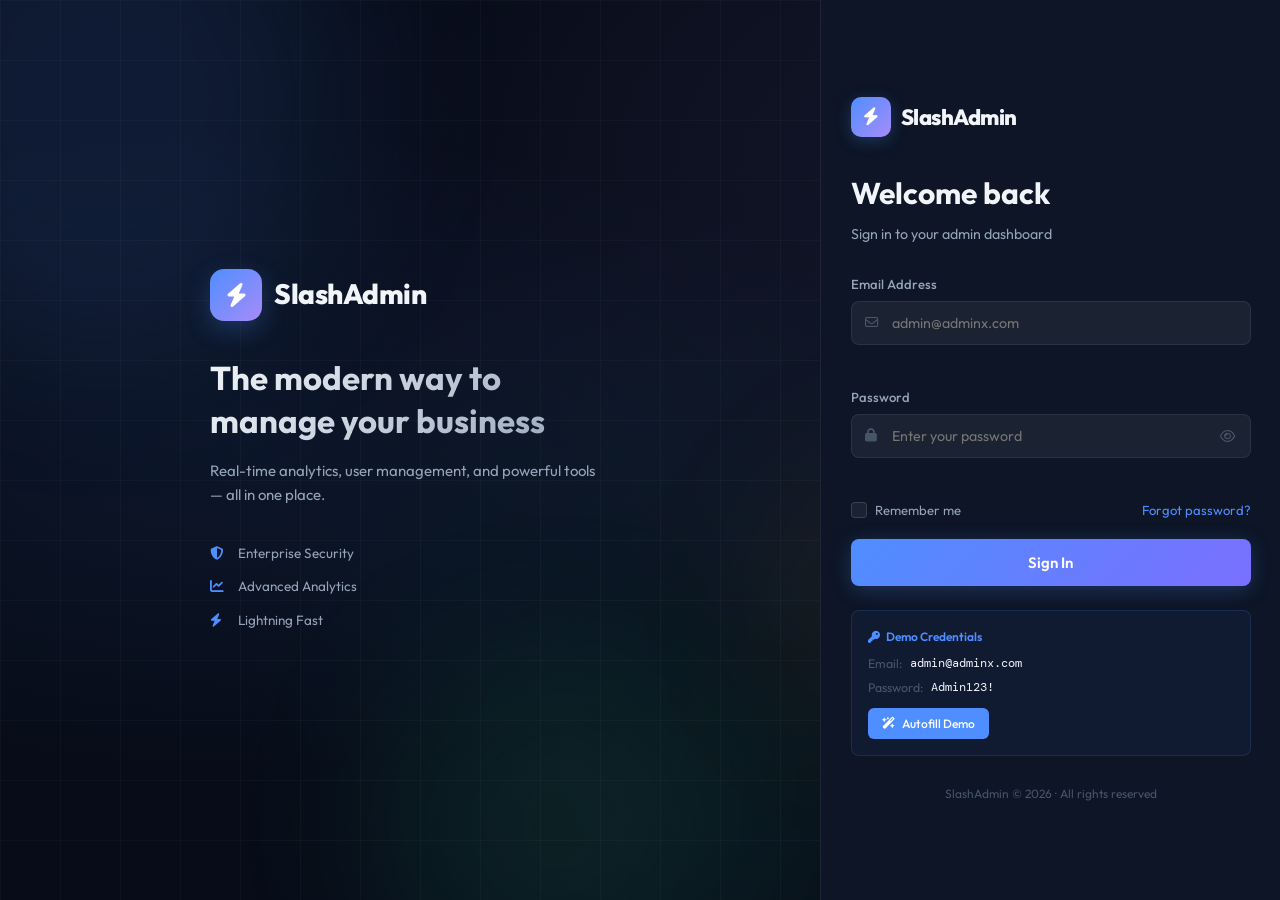
==== index.html @ 045ff523 "upload pertama all file" ====
<!DOCTYPE html>
<html lang="en" data-theme="dark">
<head>
  <meta charset="UTF-8">
  <meta name="viewport" content="width=device-width, initial-scale=1.0">
  <title>SlashAdmin — Sign In</title>
  <link rel="stylesheet" href="style.css">
  <link rel="preconnect" href="https://fonts.googleapis.com">
  <link href="https://fonts.googleapis.com/css2?family=Outfit:wght@300;400;500;600;700;800&family=DM+Mono:ital,wght@0,400;0,500;1,400&display=swap" rel="stylesheet">
  <link rel="stylesheet" href="https://cdnjs.cloudflare.com/ajax/libs/font-awesome/6.5.0/css/all.min.css">
</head>
<body class="login-page">

  <!-- Animated Background -->
  <div class="login-bg">
    <div class="orb orb-1"></div>
    <div class="orb orb-2"></div>
    <div class="orb orb-3"></div>
    <div class="orb orb-4"></div>
    <div class="grid-overlay"></div>
  </div>

  <!-- Login Container -->
  <div class="login-wrapper">

    <!-- Brand Side -->
    <div class="login-brand">
      <div class="brand-content">
        <div class="brand-logo">
          <div class="logo-icon-lg"><i class="fa-solid fa-bolt"></i></div>
          <span>SlashAdmin</span>
        </div>
        <h2>The modern way to manage your business</h2>
        <p>Real-time analytics, user management, and powerful tools — all in one place.</p>
        <div class="brand-features">
          <div class="brand-feat"><i class="fa-solid fa-shield-halved"></i> Enterprise Security</div>
          <div class="brand-feat"><i class="fa-solid fa-chart-line"></i> Advanced Analytics</div>
          <div class="brand-feat"><i class="fa-solid fa-bolt"></i> Lightning Fast</div>
        </div>
      </div>
    </div>

    <!-- Login Card -->
    <div class="login-card">
      <div class="login-card-inner">
        <div class="login-logo">
          <div class="logo-icon"><i class="fa-solid fa-bolt"></i></div>
          <span class="logo-text">SlashAdmin</span>
        </div>

        <div class="login-header">
          <h1>Welcome back</h1>
          <p>Sign in to your admin dashboard</p>
        </div>

        <!-- Error Alert -->
        <div class="error-alert" id="loginAlert" style="display:none">
          <i class="fa-solid fa-circle-exclamation"></i>
          <span id="loginAlertMsg">Invalid email or password.</span>
        </div>

        <!-- Success Alert -->
        <div class="success-alert" id="loginSuccess" style="display:none">
          <i class="fa-solid fa-circle-check"></i>
          <span>Login successful! Redirecting...</span>
        </div>

        <form id="loginForm" class="login-form" novalidate>
          <!-- Email -->
          <div class="form-group" id="emailGroup">
            <label for="email">Email Address</label>
            <div class="input-wrapper">
              <i class="fa-regular fa-envelope input-icon"></i>
              <input type="email" id="email" name="email" 
                     placeholder="admin@adminx.com" autocomplete="email">
            </div>
            <span class="field-error" id="emailError"></span>
          </div>

          <!-- Password -->
          <div class="form-group" id="passwordGroup">
            <label for="password">Password</label>
            <div class="input-wrapper">
              <i class="fa-solid fa-lock input-icon"></i>
              <input type="password" id="password" name="password" 
                     placeholder="Enter your password" autocomplete="current-password">
              <button type="button" class="toggle-pw" id="togglePw" title="Toggle password">
                <i class="fa-regular fa-eye" id="eyeIcon"></i>
              </button>
            </div>
            <span class="field-error" id="passwordError"></span>
          </div>

          <!-- Options -->
          <div class="form-options">
            <label class="check-label">
              <input type="checkbox" id="rememberMe">
              <span class="checkmark"></span>
              <span>Remember me</span>
            </label>
            <a href="#" class="forgot-link" onclick="event.preventDefault(); alert('Demo: password reset not available.')">Forgot password?</a>
          </div>

          <!-- Submit -->
          <button type="submit" class="btn-login" id="loginBtn">
            <span class="btn-text">Sign In</span>
            <span class="btn-loader" style="display:none">
              <i class="fa-solid fa-circle-notch fa-spin"></i> Signing in...
            </span>
          </button>
        </form>

        <!-- Demo Credentials -->
        <div class="demo-creds">
          <div class="demo-label"><i class="fa-solid fa-key"></i> Demo Credentials</div>
          <div class="demo-info">
            <div><span>Email:</span> <code>admin@adminx.com</code></div>
            <div><span>Password:</span> <code>Admin123!</code></div>
          </div>
          <button class="btn-autofill" onclick="autofillDemo()">
            <i class="fa-solid fa-wand-magic-sparkles"></i> Autofill Demo
          </button>
        </div>

        <p class="login-footer">SlashAdmin © 2026 · All rights reserved</p>
      </div>
    </div>

  </div>

  <script src="script.js"></script>
  <script>
    // Redirect if already logged in
    if (localStorage.getItem('adminx_session')) {
      window.location.href = 'dashboard.html';
    }

    function autofillDemo() {
      document.getElementById('email').value = 'admin@adminx.com';
      document.getElementById('password').value = 'Admin123!';
      document.getElementById('email').dispatchEvent(new Event('input'));
      document.getElementById('password').dispatchEvent(new Event('input'));
    }

    document.getElementById('loginForm').addEventListener('submit', function(e) {
      e.preventDefault();
      handleLogin();
    });

    document.getElementById('togglePw').addEventListener('click', function() {
      const pw = document.getElementById('password');
      const icon = document.getElementById('eyeIcon');
      if (pw.type === 'password') {
        pw.type = 'text';
        icon.className = 'fa-regular fa-eye-slash';
      } else {
        pw.type = 'password';
        icon.className = 'fa-regular fa-eye';
      }
    });

    // Clear errors on input
    ['email','password'].forEach(id => {
      document.getElementById(id).addEventListener('input', function() {
        document.getElementById(id + 'Error').textContent = '';
        document.getElementById(id + 'Group').classList.remove('has-error');
      });
    });

    function handleLogin() {
      const email = document.getElementById('email').value.trim();
      const password = document.getElementById('password').value;
      let valid = true;

      // Clear errors
      document.getElementById('emailError').textContent = '';
      document.getElementById('passwordError').textContent = '';
      document.getElementById('emailGroup').classList.remove('has-error');
      document.getElementById('passwordGroup').classList.remove('has-error');
      document.getElementById('loginAlert').style.display = 'none';

      // Validate email
      if (!email) {
        document.getElementById('emailError').textContent = 'Email address is required.';
        document.getElementById('emailGroup').classList.add('has-error');
        valid = false;
      } else if (!/^[^\s@]+@[^\s@]+\.[^\s@]+$/.test(email)) {
        document.getElementById('emailError').textContent = 'Please enter a valid email address.';
        document.getElementById('emailGroup').classList.add('has-error');
        valid = false;
      }

      // Validate password
      if (!password) {
        document.getElementById('passwordError').textContent = 'Password is required.';
        document.getElementById('passwordGroup').classList.add('has-error');
        valid = false;
      }

      if (!valid) return;

      // Show loading
      document.getElementById('loginBtn').querySelector('.btn-text').style.display = 'none';
      document.getElementById('loginBtn').querySelector('.btn-loader').style.display = 'inline-flex';
      document.getElementById('loginBtn').disabled = true;

      // Simulate auth delay
      setTimeout(function() {
        // Valid credentials
        if (email === 'admin@adminx.com' && password === 'Admin123!') {
          const session = {
            id: 1,
            name: 'Immanuel_2k',
            email: email,
            role: 'Super Admin',
            avatar: null,
            loginTime: new Date().toISOString(),
            theme: 'dark'
          };
          localStorage.setItem('adminx_session', JSON.stringify(session));

          document.getElementById('loginSuccess').style.display = 'flex';
          setTimeout(function() {
            window.location.href = 'dashboard.html';
          }, 1000);
        } else {
          document.getElementById('loginBtn').querySelector('.btn-text').style.display = 'inline';
          document.getElementById('loginBtn').querySelector('.btn-loader').style.display = 'none';
          document.getElementById('loginBtn').disabled = false;
          document.getElementById('loginAlert').style.display = 'flex';
          document.getElementById('loginAlertMsg').textContent = 'Invalid email or password. Please try again.';
          
          // Shake animation
          document.querySelector('.login-card-inner').classList.add('shake');
          setTimeout(() => document.querySelector('.login-card-inner').classList.remove('shake'), 500);
        }
      }, 1500);
    }
  </script>
</body>
</html>
---- style.css ----
/* ══════════════════════════════════════
   ADMINX — Complete Stylesheet
   Modern SaaS Dark Dashboard
   ══════════════════════════════════════ */

/* ── Google Fonts ── */
@import url('https://fonts.googleapis.com/css2?family=Outfit:wght@300;400;500;600;700;800&family=DM+Mono:ital,wght@0,400;0,500;1,400&display=swap');

/* ── CSS Variables ── */
:root {
  /* Background */
  --bg-primary: #070c18;
  --bg-secondary: #0d1526;
  --bg-card: rgba(255, 255, 255, 0.04);
  --bg-card-hover: rgba(255, 255, 255, 0.07);
  --bg-input: rgba(255, 255, 255, 0.06);
  --bg-modal: #0f1a2e;
  --bg-sidebar: #090e1c;
  --bg-navbar: rgba(7, 12, 24, 0.85);

  /* Accents */
  --accent: #4f8eff;
  --accent-glow: rgba(79, 142, 255, 0.25);
  --accent-hover: #70a3ff;
  --accent-2: #a78bfa;
  --accent-2-glow: rgba(167, 139, 250, 0.2);
  --accent-3: #34d399;
  --accent-3-glow: rgba(52, 211, 153, 0.2);
  --accent-4: #fb923c;
  --accent-4-glow: rgba(251, 146, 60, 0.2);
  --accent-5: #f472b6;
  --accent-5-glow: rgba(244, 114, 182, 0.2);

  /* Text */
  --text-primary: #f1f5f9;
  --text-secondary: #94a3b8;
  --text-muted: #475569;
  --text-inverse: #0a0f1e;

  /* Border */
  --border: rgba(255, 255, 255, 0.07);
  --border-strong: rgba(255, 255, 255, 0.13);

  /* Status */
  --success: #34d399;
  --success-bg: rgba(52, 211, 153, 0.1);
  --warning: #fbbf24;
  --warning-bg: rgba(251, 191, 36, 0.1);
  --danger: #f87171;
  --danger-bg: rgba(248, 113, 113, 0.1);
  --info: #60a5fa;
  --info-bg: rgba(96, 165, 250, 0.1);

  /* Layout */
  --sidebar-w: 255px;
  --navbar-h: 68px;
  --radius: 14px;
  --radius-sm: 8px;
  --radius-lg: 20px;
  --radius-xl: 28px;

  /* Shadows */
  --shadow: 0 4px 24px rgba(0, 0, 0, 0.35);
  --shadow-lg: 0 8px 48px rgba(0, 0, 0, 0.5);
  --shadow-accent: 0 8px 32px rgba(79, 142, 255, 0.2);

  /* Transition */
  --tr: 0.22s cubic-bezier(0.4, 0, 0.2, 1);
  --tr-slow: 0.4s cubic-bezier(0.4, 0, 0.2, 1);
}

/* Light Theme */
[data-theme="light"] {
  --bg-primary: #f0f4ff;
  --bg-secondary: #e4eaf8;
  --bg-card: rgba(255, 255, 255, 0.9);
  --bg-card-hover: rgba(255, 255, 255, 1);
  --bg-input: rgba(0, 0, 0, 0.04);
  --bg-modal: #ffffff;
  --bg-sidebar: #1a2444;
  --bg-navbar: rgba(240, 244, 255, 0.9);
  --text-primary: #1a2444;
  --text-secondary: #4a5578;
  --text-muted: #8899aa;
  --border: rgba(0, 0, 0, 0.08);
  --border-strong: rgba(0, 0, 0, 0.14);
  --shadow: 0 4px 24px rgba(79, 142, 255, 0.1);
}

/* ── Reset & Base ── */
*, *::before, *::after { box-sizing: border-box; margin: 0; padding: 0; }

html { font-size: 15px; scroll-behavior: smooth; }

body {
  font-family: 'Outfit', sans-serif;
  background: var(--bg-primary);
  color: var(--text-primary);
  line-height: 1.6;
  -webkit-font-smoothing: antialiased;
  overflow-x: hidden;
}

a { color: var(--accent); text-decoration: none; }
a:hover { color: var(--accent-hover); }
button { font-family: inherit; cursor: pointer; border: none; outline: none; }
input, select, textarea { font-family: inherit; }
img { max-width: 100%; display: block; }

::-webkit-scrollbar { width: 5px; height: 5px; }
::-webkit-scrollbar-track { background: transparent; }
::-webkit-scrollbar-thumb { background: var(--border-strong); border-radius: 99px; }
::-webkit-scrollbar-thumb:hover { background: var(--text-muted); }

/* ══════════════════════════════════════
   ── LOGIN PAGE ──
   ══════════════════════════════════════ */

.login-page { min-height: 100vh; overflow: hidden; }

/* Animated background */
.login-bg {
  position: fixed; inset: 0; z-index: 0;
  background: radial-gradient(ellipse at 20% 50%, rgba(79,142,255,0.08) 0%, transparent 50%),
              radial-gradient(ellipse at 80% 20%, rgba(167,139,250,0.08) 0%, transparent 50%),
              radial-gradient(ellipse at 60% 80%, rgba(52,211,153,0.05) 0%, transparent 50%),
              var(--bg-primary);
}

.orb {
  position: absolute; border-radius: 50%;
  filter: blur(80px); animation: orbFloat 12s ease-in-out infinite;
}
.orb-1 { width: 500px; height: 500px; top: -150px; left: -150px; background: rgba(79,142,255,0.12); animation-delay: 0s; }
.orb-2 { width: 400px; height: 400px; top: 30%; right: -100px; background: rgba(167,139,250,0.1); animation-delay: 4s; }
.orb-3 { width: 350px; height: 350px; bottom: -100px; left: 30%; background: rgba(52,211,153,0.08); animation-delay: 8s; }
.orb-4 { width: 250px; height: 250px; bottom: 20%; right: 20%; background: rgba(251,146,60,0.07); animation-delay: 2s; }

@keyframes orbFloat {
  0%, 100% { transform: translate(0, 0) scale(1); }
  33% { transform: translate(30px, -20px) scale(1.05); }
  66% { transform: translate(-20px, 15px) scale(0.95); }
}

.grid-overlay {
  position: absolute; inset: 0;
  background-image: linear-gradient(var(--border) 1px, transparent 1px),
                    linear-gradient(90deg, var(--border) 1px, transparent 1px);
  background-size: 60px 60px;
  opacity: 0.4;
}

/* Login Wrapper */
.login-wrapper {
  position: relative; z-index: 1;
  min-height: 100vh;
  display: flex;
}

/* Brand Side */
.login-brand {
  flex: 1;
  display: flex; align-items: center; justify-content: center;
  padding: 60px;
  display: none;
}
@media (min-width: 1024px) { .login-brand { display: flex; } }

.brand-content { max-width: 400px; }

.brand-logo {
  display: flex; align-items: center; gap: 12px;
  margin-bottom: 36px;
}
.logo-icon-lg {
  width: 52px; height: 52px;
  background: linear-gradient(135deg, var(--accent), var(--accent-2));
  border-radius: 14px;
  display: flex; align-items: center; justify-content: center;
  font-size: 24px; color: #fff;
  box-shadow: 0 8px 24px var(--accent-glow);
}
.brand-logo span { font-size: 28px; font-weight: 800; letter-spacing: -0.5px; }

.brand-content h2 {
  font-size: 2.2rem; font-weight: 700; line-height: 1.3;
  margin-bottom: 16px;
  background: linear-gradient(135deg, var(--text-primary), var(--text-secondary));
  -webkit-background-clip: text; -webkit-text-fill-color: transparent;
}

.brand-content p { color: var(--text-secondary); font-size: 1rem; margin-bottom: 36px; }

.brand-features { display: flex; flex-direction: column; gap: 12px; }
.brand-feat {
  display: flex; align-items: center; gap: 10px;
  color: var(--text-secondary); font-size: 0.9rem;
}
.brand-feat i { color: var(--accent); width: 18px; }

/* Login Card */
.login-card {
  width: 100%; max-width: 480px;
  display: flex; align-items: center; justify-content: center;
  background: var(--bg-secondary);
  border-left: 1px solid var(--border);
  min-height: 100vh;
  padding: 40px 24px;
}
@media (min-width: 1024px) { .login-card { width: 460px; flex-shrink: 0; } }

.login-card-inner {
  width: 100%; max-width: 400px;
}

.login-logo {
  display: flex; align-items: center; gap: 10px;
  margin-bottom: 32px;
}
.logo-icon {
  width: 40px; height: 40px;
  background: linear-gradient(135deg, var(--accent), var(--accent-2));
  border-radius: 10px;
  display: flex; align-items: center; justify-content: center;
  font-size: 18px; color: #fff;
  box-shadow: 0 4px 16px var(--accent-glow);
}
.logo-text { font-size: 22px; font-weight: 800; letter-spacing: -0.5px; }

.login-header { margin-bottom: 28px; }
.login-header h1 { font-size: 2rem; font-weight: 700; margin-bottom: 6px; }
.login-header p { color: var(--text-secondary); font-size: 0.95rem; }

/* Error & Success Alerts */
.error-alert, .success-alert {
  display: flex; align-items: center; gap: 10px;
  padding: 12px 16px; border-radius: var(--radius-sm);
  font-size: 0.875rem; margin-bottom: 20px;
}
.error-alert { background: var(--danger-bg); color: var(--danger); border: 1px solid rgba(248,113,113,0.2); }
.success-alert { background: var(--success-bg); color: var(--success); border: 1px solid rgba(52,211,153,0.2); }

/* Form */
.login-form { display: flex; flex-direction: column; gap: 18px; }

.form-group { display: flex; flex-direction: column; gap: 6px; }
.form-group label { font-size: 0.875rem; font-weight: 500; color: var(--text-secondary); }

.input-wrapper {
  position: relative; display: flex; align-items: center;
}
.input-icon {
  position: absolute; left: 14px;
  color: var(--text-muted); font-size: 0.9rem; pointer-events: none;
  transition: color var(--tr);
}
.input-wrapper input, .input-wrapper select {
  width: 100%; padding: 12px 42px 12px 40px;
  background: var(--bg-input); border: 1px solid var(--border);
  border-radius: var(--radius-sm); color: var(--text-primary);
  font-size: 0.95rem; transition: all var(--tr);
}
.input-wrapper input:focus, .input-wrapper select:focus {
  outline: none; border-color: var(--accent);
  background: rgba(79,142,255,0.06);
  box-shadow: 0 0 0 3px var(--accent-glow);
}
.input-wrapper input:focus + .input-icon,
.input-wrapper:focus-within .input-icon { color: var(--accent); }

.has-error .input-wrapper input { border-color: var(--danger); }
.field-error { font-size: 0.8rem; color: var(--danger); min-height: 18px; }

.toggle-pw {
  position: absolute; right: 12px;
  background: none; color: var(--text-muted);
  font-size: 0.9rem; padding: 4px;
  transition: color var(--tr);
}
.toggle-pw:hover { color: var(--text-primary); }

.form-options {
  display: flex; align-items: center; justify-content: space-between;
}
.check-label {
  display: flex; align-items: center; gap: 8px;
  font-size: 0.875rem; color: var(--text-secondary); cursor: pointer;
}
.check-label input[type="checkbox"] { display: none; }
.checkmark {
  width: 16px; height: 16px; border-radius: 4px;
  border: 1.5px solid var(--border-strong);
  background: var(--bg-input); position: relative;
  transition: all var(--tr); flex-shrink: 0;
}
.check-label input:checked + .checkmark {
  background: var(--accent); border-color: var(--accent);
}
.check-label input:checked + .checkmark::after {
  content: ''; position: absolute;
  left: 4px; top: 1px; width: 5px; height: 9px;
  border: 2px solid #fff; border-top: none; border-left: none;
  transform: rotate(45deg);
}

.forgot-link { font-size: 0.875rem; color: var(--accent); transition: opacity var(--tr); }
.forgot-link:hover { opacity: 0.8; }

/* Login Button */
.btn-login {
  padding: 14px; width: 100%; border-radius: var(--radius-sm);
  background: linear-gradient(135deg, var(--accent), #7b6fff);
  color: #fff; font-size: 1rem; font-weight: 600;
  border: none; cursor: pointer;
  transition: all var(--tr);
  box-shadow: 0 4px 20px var(--accent-glow);
  display: flex; align-items: center; justify-content: center; gap: 8px;
}
.btn-login:hover:not(:disabled) {
  transform: translateY(-2px);
  box-shadow: 0 8px 32px var(--accent-glow);
}
.btn-login:active:not(:disabled) { transform: translateY(0); }
.btn-login:disabled { opacity: 0.7; cursor: not-allowed; }

/* Demo Credentials */
.demo-creds {
  margin-top: 24px; padding: 16px;
  background: rgba(79,142,255,0.06); border: 1px solid rgba(79,142,255,0.15);
  border-radius: var(--radius-sm);
}
.demo-label { font-size: 0.8rem; color: var(--accent); font-weight: 600; margin-bottom: 8px; display: flex; align-items: center; gap: 6px; }
.demo-info { display: flex; flex-direction: column; gap: 4px; margin-bottom: 10px; }
.demo-info div { font-size: 0.825rem; color: var(--text-secondary); display: flex; gap: 8px; align-items: center; }
.demo-info span { color: var(--text-muted); }
.demo-info code { font-family: 'DM Mono', monospace; color: var(--text-primary); font-size: 0.8rem; }

.btn-autofill {
  background: var(--accent); color: #fff;
  padding: 8px 14px; border-radius: 6px; font-size: 0.8rem; font-weight: 500;
  display: flex; align-items: center; gap: 6px; transition: all var(--tr);
}
.btn-autofill:hover { background: var(--accent-hover); }

.login-footer { text-align: center; color: var(--text-muted); font-size: 0.8rem; margin-top: 28px; }

/* Shake animation */
@keyframes shake {
  0%,100%{transform:translateX(0)} 20%{transform:translateX(-8px)} 40%{transform:translateX(8px)} 60%{transform:translateX(-5px)} 80%{transform:translateX(5px)}
}
.shake { animation: shake 0.45s ease; }

/* ══════════════════════════════════════
   ── DASHBOARD LAYOUT ──
   ══════════════════════════════════════ */

.dashboard-page {
  display: flex; min-height: 100vh;
  background: var(--bg-primary);
}

/* ─── SIDEBAR ─── */
.sidebar {
  position: fixed; top: 0; left: 0; bottom: 0;
  width: var(--sidebar-w); z-index: 100;
  background: var(--bg-sidebar);
  border-right: 1px solid var(--border);
  display: flex; flex-direction: column;
  transition: width var(--tr-slow), transform var(--tr-slow);
  overflow: hidden;
}

.sidebar.collapsed { width: 72px; }

.sidebar-header {
  height: var(--navbar-h);
  display: flex; align-items: center; justify-content: space-between;
  padding: 0 18px 0 20px;
  border-bottom: 1px solid var(--border);
  flex-shrink: 0;
}

.sidebar-logo {
  display: flex; align-items: center; gap: 10px; overflow: hidden;
}
.sidebar-logo .logo-icon {
  width: 34px; height: 34px; flex-shrink: 0;
  background: linear-gradient(135deg, var(--accent), var(--accent-2));
  border-radius: 9px; display: flex; align-items: center; justify-content: center;
  font-size: 15px; color: #fff;
  box-shadow: 0 4px 12px var(--accent-glow);
}
.sidebar-logo .logo-text {
  font-size: 18px; font-weight: 800; white-space: nowrap;
  transition: opacity var(--tr), width var(--tr);
}
.sidebar.collapsed .logo-text { opacity: 0; width: 0; }

.sidebar-toggle {
  background: var(--bg-input); border: 1px solid var(--border);
  color: var(--text-secondary); padding: 6px 8px; border-radius: 6px;
  font-size: 11px; flex-shrink: 0;
  transition: all var(--tr);
}
.sidebar-toggle:hover { background: var(--bg-card-hover); color: var(--text-primary); }
.sidebar.collapsed .sidebar-toggle i { transform: rotate(180deg); }

/* Nav */
.sidebar-nav {
  flex: 1; overflow-y: auto; padding: 16px 12px;
  display: flex; flex-direction: column; gap: 2px;
  overflow-x: hidden;
}

.nav-section-label {
  font-size: 0.68rem; font-weight: 600; letter-spacing: 1.2px;
  text-transform: uppercase; color: var(--text-muted);
  padding: 10px 10px 6px; margin-top: 6px;
  white-space: nowrap; transition: opacity var(--tr);
}
.sidebar.collapsed .nav-section-label { opacity: 0; }

.nav-item {
  display: flex; align-items: center; gap: 12px;
  padding: 10px 12px; border-radius: 10px;
  color: var(--text-secondary); font-size: 0.9rem; font-weight: 500;
  transition: all var(--tr); position: relative; white-space: nowrap;
  text-decoration: none;
}
.nav-item:hover { background: var(--bg-card-hover); color: var(--text-primary); }
.nav-item.active {
  background: rgba(79,142,255,0.12); color: var(--accent);
  box-shadow: inset 3px 0 0 var(--accent);
}
.nav-item.active .nav-icon { color: var(--accent); }

.nav-icon {
  width: 20px; flex-shrink: 0; text-align: center; font-size: 1rem;
  transition: color var(--tr);
}
.nav-label { transition: opacity var(--tr), width var(--tr); }
.sidebar.collapsed .nav-label { opacity: 0; width: 0; overflow: hidden; }

.nav-badge-count {
  margin-left: auto; background: var(--accent-4);
  color: #fff; font-size: 0.7rem; font-weight: 700;
  padding: 2px 7px; border-radius: 99px; flex-shrink: 0;
  transition: opacity var(--tr);
}
.sidebar.collapsed .nav-badge-count { opacity: 0; }

.logout-item:hover { background: var(--danger-bg) !important; color: var(--danger) !important; }
.logout-item:hover .nav-icon { color: var(--danger) !important; }

/* Sidebar User */
.sidebar-user {
  display: flex; align-items: center; gap: 12px;
  padding: 16px 14px; border-top: 1px solid var(--border);
  overflow: hidden; flex-shrink: 0;
}
.sidebar-avatar { position: relative; flex-shrink: 0; }
.avatar-circle {
  width: 36px; height: 36px; border-radius: 50%;
  background: linear-gradient(135deg, var(--accent), var(--accent-2));
  display: flex; align-items: center; justify-content: center;
  font-size: 0.75rem; font-weight: 700; color: #fff; flex-shrink: 0;
}
.online-dot {
  width: 9px; height: 9px; border-radius: 50%;
  background: var(--success); border: 2px solid var(--bg-sidebar);
  position: absolute; bottom: 0; right: 0;
}
.sidebar-user-info { transition: opacity var(--tr); white-space: nowrap; overflow: hidden; }
.sidebar-user-name { font-size: 0.85rem; font-weight: 600; }
.sidebar-user-role { font-size: 0.75rem; color: var(--text-muted); }
.sidebar.collapsed .sidebar-user-info { opacity: 0; }

/* Tooltip for collapsed sidebar */
.sidebar.collapsed .nav-item:hover::after {
  content: attr(data-section);
  text-transform: capitalize;
  position: absolute; left: 56px; top: 50%; transform: translateY(-50%);
  background: var(--bg-card); border: 1px solid var(--border-strong);
  color: var(--text-primary); padding: 5px 10px; border-radius: 6px;
  font-size: 0.8rem; white-space: nowrap; pointer-events: none;
  box-shadow: var(--shadow); z-index: 999;
}

/* ─── MAIN CONTENT ─── */
.main-content {
  margin-left: var(--sidebar-w);
  flex: 1; display: flex; flex-direction: column;
  min-width: 0; transition: margin-left var(--tr-slow);
}
.main-content.expanded { margin-left: 72px; }

/* ─── NAVBAR ─── */
.navbar {
  height: var(--navbar-h); position: sticky; top: 0; z-index: 90;
  background: var(--bg-navbar);
  backdrop-filter: blur(20px) saturate(1.8);
  -webkit-backdrop-filter: blur(20px) saturate(1.8);
  border-bottom: 1px solid var(--border);
  display: flex; align-items: center; justify-content: space-between;
  padding: 0 24px; gap: 16px;
}

.navbar-left { display: flex; align-items: center; gap: 16px; min-width: 0; }

.mobile-toggle {
  display: none; background: none; color: var(--text-secondary);
  font-size: 1.1rem; padding: 6px; border-radius: 6px; transition: color var(--tr);
}
.mobile-toggle:hover { color: var(--text-primary); }

.page-title { font-size: 1.25rem; font-weight: 700; line-height: 1.2; }
.breadcrumb {
  display: flex; align-items: center; gap: 6px;
  font-size: 0.78rem; color: var(--text-muted);
}
.breadcrumb i { font-size: 0.6rem; }

.navbar-right { display: flex; align-items: center; gap: 8px; flex-shrink: 0; }

.navbar-search {
  display: flex; align-items: center; gap: 8px;
  background: var(--bg-input); border: 1px solid var(--border);
  border-radius: 8px; padding: 8px 14px;
  transition: all var(--tr);
}
.navbar-search:focus-within { border-color: var(--accent); box-shadow: 0 0 0 3px var(--accent-glow); }
.navbar-search i { color: var(--text-muted); font-size: 0.85rem; }
.navbar-search input {
  background: none; border: none; color: var(--text-primary);
  font-size: 0.875rem; width: 180px; outline: none;
}
.navbar-search input::placeholder { color: var(--text-muted); }

.icon-btn {
  width: 38px; height: 38px; border-radius: 8px;
  display: flex; align-items: center; justify-content: center;
  background: var(--bg-input); border: 1px solid var(--border);
  color: var(--text-secondary); font-size: 1rem;
  transition: all var(--tr); position: relative;
}
.icon-btn:hover { background: var(--bg-card-hover); color: var(--text-primary); border-color: var(--border-strong); }

/* Notifications */
.notif-wrap { position: relative; }
.notif-badge {
  position: absolute; top: -4px; right: -4px;
  width: 18px; height: 18px; border-radius: 50%;
  background: var(--danger); color: #fff;
  font-size: 0.65rem; font-weight: 700;
  display: flex; align-items: center; justify-content: center;
  border: 2px solid var(--bg-primary); line-height: 1;
}

.notif-dropdown {
  position: absolute; top: calc(100% + 10px); right: 0;
  width: 340px; background: var(--bg-modal);
  border: 1px solid var(--border-strong); border-radius: var(--radius);
  box-shadow: var(--shadow-lg); z-index: 200;
  display: none; overflow: hidden;
}
.notif-dropdown.open { display: block; animation: dropDown 0.2s ease; }

@keyframes dropDown {
  from { opacity: 0; transform: translateY(-8px); }
  to { opacity: 1; transform: translateY(0); }
}

.notif-header {
  display: flex; align-items: center; justify-content: space-between;
  padding: 14px 18px; border-bottom: 1px solid var(--border);
  font-weight: 600; font-size: 0.9rem;
}
.mark-all-read {
  background: none; color: var(--accent); font-size: 0.8rem; font-weight: 500;
  transition: opacity var(--tr);
}
.mark-all-read:hover { opacity: 0.75; }

.notif-list { max-height: 320px; overflow-y: auto; }
.notif-item {
  display: flex; gap: 12px; padding: 14px 18px;
  border-bottom: 1px solid var(--border);
  transition: background var(--tr); cursor: pointer;
}
.notif-item:hover { background: var(--bg-card-hover); }
.notif-item.unread { background: rgba(79,142,255,0.04); }
.notif-dot {
  width: 8px; height: 8px; border-radius: 50%;
  background: var(--accent); flex-shrink: 0; margin-top: 6px;
}
.notif-item.read .notif-dot { background: transparent; }
.notif-icon {
  width: 36px; height: 36px; border-radius: 9px; flex-shrink: 0;
  display: flex; align-items: center; justify-content: center; font-size: 0.9rem;
}
.notif-content { flex: 1; min-width: 0; }
.notif-title { font-size: 0.85rem; font-weight: 500; margin-bottom: 2px; }
.notif-msg { font-size: 0.78rem; color: var(--text-secondary); }
.notif-time { font-size: 0.72rem; color: var(--text-muted); margin-top: 4px; }

.notif-footer { padding: 12px 18px; border-top: 1px solid var(--border); text-align: center; }
.notif-footer a { font-size: 0.83rem; color: var(--accent); }

/* Profile */
.profile-wrap { position: relative; }
.profile-btn {
  display: flex; align-items: center; gap: 10px;
  background: var(--bg-input); border: 1px solid var(--border);
  border-radius: 10px; padding: 6px 12px 6px 8px;
  transition: all var(--tr);
}
.profile-btn:hover { border-color: var(--border-strong); background: var(--bg-card-hover); }

.avatar-sm {
  width: 32px; height: 32px; border-radius: 50%; flex-shrink: 0;
  background: linear-gradient(135deg, var(--accent), var(--accent-2));
  display: flex; align-items: center; justify-content: center;
  font-size: 0.72rem; font-weight: 700; color: #fff;
}
.profile-info { display: flex; flex-direction: column; line-height: 1.2; }
.profile-name { font-size: 0.83rem; font-weight: 600; }
.profile-role { font-size: 0.72rem; color: var(--text-muted); }
.profile-chevron { font-size: 0.65rem; color: var(--text-muted); }

.profile-dropdown {
  position: absolute; top: calc(100% + 8px); right: 0;
  min-width: 200px; background: var(--bg-modal);
  border: 1px solid var(--border-strong); border-radius: var(--radius-sm);
  box-shadow: var(--shadow-lg); z-index: 200;
  display: none; overflow: hidden;
}
.profile-dropdown.open { display: block; animation: dropDown 0.2s ease; }

.profile-dd-item {
  display: flex; align-items: center; gap: 10px;
  padding: 11px 16px; color: var(--text-secondary);
  font-size: 0.875rem; transition: all var(--tr);
}
.profile-dd-item:hover { background: var(--bg-card-hover); color: var(--text-primary); }
.profile-dd-item.danger { color: var(--danger); }
.profile-dd-item.danger:hover { background: var(--danger-bg); }
.profile-dd-item i { width: 16px; text-align: center; }

.dd-divider { height: 1px; background: var(--border); margin: 4px 0; }

/* ─── CONTENT AREA ─── */
.content-area { flex: 1; padding: 28px 28px 40px; min-width: 0; }

/* Sections */
.dash-section { display: none; animation: fadeIn 0.25s ease; }
.dash-section.active { display: block; }

@keyframes fadeIn {
  from { opacity: 0; transform: translateY(10px); }
  to { opacity: 1; transform: translateY(0); }
}

/* ─── WELCOME BANNER ─── */
.welcome-banner {
  display: flex; align-items: center; justify-content: space-between;
  margin-bottom: 24px; gap: 16px;
}
.welcome-text h2 { font-size: 1.5rem; font-weight: 700; margin-bottom: 4px; }
.welcome-text p { color: var(--text-secondary); font-size: 0.9rem; }
.welcome-date {
  font-family: 'DM Mono', monospace; font-size: 0.8rem;
  color: var(--text-muted); text-align: right; white-space: nowrap;
}

/* ─── STAT CARDS ─── */
.cards-grid {
  display: grid; grid-template-columns: repeat(auto-fit, minmax(220px, 1fr));
  gap: 18px; margin-bottom: 24px;
}

.stat-card {
  background: var(--bg-card); border: 1px solid var(--border);
  border-radius: var(--radius); padding: 22px;
  display: flex; align-items: flex-start; gap: 16px;
  position: relative; overflow: hidden;
  transition: all var(--tr); cursor: default;
}
.stat-card::before {
  content: ''; position: absolute; top: 0; left: 0; right: 0; height: 2px;
  transition: opacity var(--tr);
}
.stat-card:hover { transform: translateY(-3px); border-color: var(--border-strong); box-shadow: var(--shadow); }

.card-blue { border-color: rgba(79,142,255,0.15); }
.card-blue::before { background: linear-gradient(90deg, var(--accent), var(--accent-2)); }
.card-blue .card-icon { background: rgba(79,142,255,0.12); color: var(--accent); }

.card-purple { border-color: rgba(167,139,250,0.15); }
.card-purple::before { background: linear-gradient(90deg, var(--accent-2), var(--accent-5)); }
.card-purple .card-icon { background: rgba(167,139,250,0.12); color: var(--accent-2); }

.card-orange { border-color: rgba(251,146,60,0.15); }
.card-orange::before { background: linear-gradient(90deg, var(--accent-4), #f59e0b); }
.card-orange .card-icon { background: rgba(251,146,60,0.12); color: var(--accent-4); }

.card-green { border-color: rgba(52,211,153,0.15); }
.card-green::before { background: linear-gradient(90deg, var(--accent-3), #10b981); }
.card-green .card-icon { background: rgba(52,211,153,0.12); color: var(--accent-3); }

.card-icon {
  width: 48px; height: 48px; border-radius: 12px; flex-shrink: 0;
  display: flex; align-items: center; justify-content: center;
  font-size: 1.3rem;
}
.card-body { flex: 1; }
.card-label { font-size: 0.8rem; color: var(--text-muted); font-weight: 500; margin-bottom: 4px; text-transform: uppercase; letter-spacing: 0.5px; }
.card-value { font-size: 1.75rem; font-weight: 800; font-family: 'DM Mono', monospace; letter-spacing: -1px; margin-bottom: 6px; }
.card-delta { font-size: 0.78rem; display: flex; align-items: center; gap: 5px; }
.card-delta.positive { color: var(--success); }
.card-delta.negative { color: var(--danger); }

/* ─── CHARTS ─── */
.charts-row {
  display: grid; grid-template-columns: 1fr 340px;
  gap: 18px; margin-bottom: 24px;
}

.chart-card {
  background: var(--bg-card); border: 1px solid var(--border);
  border-radius: var(--radius); padding: 22px;
}

.chart-header {
  display: flex; align-items: flex-start; justify-content: space-between;
  margin-bottom: 20px; gap: 12px;
}
.chart-title { font-size: 1rem; font-weight: 600; margin-bottom: 2px; }
.chart-subtitle { font-size: 0.8rem; color: var(--text-muted); }

.chart-controls { display: flex; gap: 4px; }
.chart-btn {
  padding: 5px 12px; border-radius: 6px; font-size: 0.78rem; font-weight: 500;
  background: var(--bg-input); color: var(--text-secondary); border: 1px solid var(--border);
  transition: all var(--tr);
}
.chart-btn:hover { background: var(--bg-card-hover); color: var(--text-primary); }
.chart-btn.active { background: var(--accent); color: #fff; border-color: var(--accent); box-shadow: 0 2px 12px var(--accent-glow); }

.chart-wrap { position: relative; height: 250px; }
.donut-wrap { height: 200px; }

.donut-legend { margin-top: 16px; display: flex; flex-direction: column; gap: 8px; }
.legend-item { display: flex; align-items: center; gap: 8px; font-size: 0.83rem; color: var(--text-secondary); }
.legend-item .dot { width: 8px; height: 8px; border-radius: 50%; flex-shrink: 0; }
.legend-item strong { margin-left: auto; color: var(--text-primary); }

/* ─── BOTTOM ROW ─── */
.bottom-row { display: grid; grid-template-columns: 1fr 300px; gap: 18px; }

/* ─── TABLE CARD ─── */
.table-card {
  background: var(--bg-card); border: 1px solid var(--border);
  border-radius: var(--radius); overflow: hidden;
}
.table-card-header {
  display: flex; align-items: center; justify-content: space-between;
  padding: 18px 20px; border-bottom: 1px solid var(--border);
}
.table-card-title { font-weight: 600; font-size: 0.95rem; }
.see-all { font-size: 0.8rem; color: var(--accent); display: flex; align-items: center; gap: 5px; transition: gap var(--tr); }
.see-all:hover { gap: 8px; }

/* Data Table */
.table-responsive { overflow-x: auto; }
.data-table { width: 100%; border-collapse: collapse; }
.data-table th {
  padding: 11px 16px; text-align: left; font-size: 0.78rem;
  font-weight: 600; text-transform: uppercase; letter-spacing: 0.5px;
  color: var(--text-muted); border-bottom: 1px solid var(--border);
  white-space: nowrap;
}
.data-table td {
  padding: 13px 16px; font-size: 0.875rem; border-bottom: 1px solid var(--border);
  color: var(--text-secondary);
}
.data-table tr:last-child td { border-bottom: none; }
.data-table tbody tr { transition: background var(--tr); }
.data-table tbody tr:hover { background: var(--bg-card-hover); }

.sortable { cursor: pointer; user-select: none; }
.sortable:hover { color: var(--text-primary); }
.sort-icon { margin-left: 4px; opacity: 0.5; font-size: 0.7rem; }
.sort-asc .sort-icon::before { content: '\f0de'; }
.sort-desc .sort-icon::before { content: '\f0dd'; }

/* Status Badges */
.badge {
  display: inline-flex; align-items: center; gap: 5px;
  padding: 3px 10px; border-radius: 99px; font-size: 0.74rem; font-weight: 600;
}
.badge-success { background: var(--success-bg); color: var(--success); }
.badge-danger { background: var(--danger-bg); color: var(--danger); }
.badge-warning { background: var(--warning-bg); color: var(--warning); }
.badge-info { background: var(--info-bg); color: var(--info); }
.badge-muted { background: var(--bg-card-hover); color: var(--text-muted); }

/* User avatar in table */
.user-cell { display: flex; align-items: center; gap: 10px; }
.user-cell-avatar {
  width: 32px; height: 32px; border-radius: 50%; flex-shrink: 0;
  background: linear-gradient(135deg, var(--accent), var(--accent-2));
  display: flex; align-items: center; justify-content: center;
  font-size: 0.7rem; font-weight: 700; color: #fff;
}
.user-cell-name { font-weight: 500; color: var(--text-primary); font-size: 0.875rem; }
.user-cell-email { font-size: 0.775rem; color: var(--text-muted); }

/* Action Buttons */
.action-btns { display: flex; gap: 6px; }
.btn-icon {
  width: 30px; height: 30px; border-radius: 6px;
  display: flex; align-items: center; justify-content: center;
  font-size: 0.8rem; border: 1px solid var(--border);
  background: var(--bg-input); color: var(--text-secondary);
  transition: all var(--tr);
}
.btn-icon:hover { color: var(--text-primary); border-color: var(--border-strong); background: var(--bg-card-hover); }
.btn-icon.edit:hover { color: var(--accent); border-color: rgba(79,142,255,0.3); background: rgba(79,142,255,0.08); }
.btn-icon.delete:hover { color: var(--danger); border-color: rgba(248,113,113,0.3); background: var(--danger-bg); }

/* Top Products */
.top-products-card {
  background: var(--bg-card); border: 1px solid var(--border);
  border-radius: var(--radius); overflow: hidden;
}
.product-list { padding: 8px 0; }
.product-list-item {
  display: flex; align-items: center; gap: 12px;
  padding: 10px 18px; transition: background var(--tr);
}
.product-list-item:hover { background: var(--bg-card-hover); }
.prod-rank {
  font-family: 'DM Mono', monospace; font-size: 0.75rem;
  color: var(--text-muted); width: 20px; text-align: center; flex-shrink: 0;
}
.prod-img {
  width: 38px; height: 38px; border-radius: 8px; object-fit: cover; flex-shrink: 0;
  background: var(--bg-input); display: flex; align-items: center; justify-content: center;
  font-size: 1.2rem;
}
.prod-info { flex: 1; min-width: 0; }
.prod-name { font-size: 0.85rem; font-weight: 500; color: var(--text-primary); white-space: nowrap; overflow: hidden; text-overflow: ellipsis; }
.prod-sales { font-size: 0.75rem; color: var(--text-muted); }
.prod-revenue { font-size: 0.85rem; font-weight: 600; color: var(--text-primary); white-space: nowrap; font-family: 'DM Mono', monospace; }

/* Product image in table */
.prod-table-img {
  width: 40px; height: 40px; border-radius: 8px;
  object-fit: cover; background: var(--bg-input);
  display: flex; align-items: center; justify-content: center;
  font-size: 1.2rem; flex-shrink: 0;
}

/* ─── SECTION HEADER ─── */
.section-head {
  display: flex; align-items: center; justify-content: space-between;
  margin-bottom: 20px; gap: 16px;
}
.section-title { font-size: 1.3rem; font-weight: 700; }
.section-sub { color: var(--text-muted); font-size: 0.85rem; margin-top: 2px; }
.head-actions { display: flex; gap: 8px; }

/* ─── TABLE TOOLBAR ─── */
.table-toolbar {
  display: flex; align-items: center; justify-content: space-between; gap: 12px;
  padding: 16px 18px; border-bottom: 1px solid var(--border); flex-wrap: wrap;
}
.search-box {
  display: flex; align-items: center; gap: 8px;
  background: var(--bg-input); border: 1px solid var(--border);
  border-radius: 8px; padding: 9px 14px; min-width: 220px;
  transition: all var(--tr);
}
.search-box:focus-within { border-color: var(--accent); box-shadow: 0 0 0 3px var(--accent-glow); }
.search-box i { color: var(--text-muted); font-size: 0.85rem; }
.search-box input { background: none; border: none; color: var(--text-primary); font-size: 0.875rem; outline: none; width: 100%; }
.search-box input::placeholder { color: var(--text-muted); }

.toolbar-right { display: flex; gap: 8px; flex-wrap: wrap; }
.filter-select {
  padding: 8px 12px; background: var(--bg-input);
  border: 1px solid var(--border); border-radius: 8px;
  color: var(--text-primary); font-size: 0.875rem;
  transition: all var(--tr); cursor: pointer;
}
.filter-select:focus { outline: none; border-color: var(--accent); box-shadow: 0 0 0 3px var(--accent-glow); }

/* ─── PAGINATION ─── */
.pagination-wrap {
  display: flex; align-items: center; justify-content: space-between;
  padding: 14px 18px; border-top: 1px solid var(--border); gap: 12px; flex-wrap: wrap;
}
.pagination-info { font-size: 0.82rem; color: var(--text-muted); }
.pagination-btns { display: flex; gap: 4px; }
.pg-btn {
  width: 32px; height: 32px; border-radius: 6px;
  background: var(--bg-input); border: 1px solid var(--border);
  color: var(--text-secondary); font-size: 0.8rem;
  display: flex; align-items: center; justify-content: center;
  transition: all var(--tr); cursor: pointer;
}
.pg-btn:hover:not(:disabled) { background: var(--bg-card-hover); color: var(--text-primary); }
.pg-btn.active { background: var(--accent); color: #fff; border-color: var(--accent); box-shadow: 0 2px 10px var(--accent-glow); }
.pg-btn:disabled { opacity: 0.4; cursor: not-allowed; }

/* ─── BUTTONS ─── */
.btn-primary {
  padding: 10px 18px; border-radius: 8px;
  background: linear-gradient(135deg, var(--accent), #6b7fff);
  color: #fff; font-size: 0.875rem; font-weight: 600;
  border: none; cursor: pointer;
  display: inline-flex; align-items: center; gap: 8px;
  transition: all var(--tr);
  box-shadow: 0 3px 12px var(--accent-glow);
}
.btn-primary:hover { transform: translateY(-1px); box-shadow: 0 6px 20px var(--accent-glow); }
.btn-primary:active { transform: translateY(0); }

.btn-outline {
  padding: 10px 18px; border-radius: 8px;
  background: var(--bg-input); border: 1px solid var(--border-strong);
  color: var(--text-primary); font-size: 0.875rem; font-weight: 500;
  cursor: pointer; display: inline-flex; align-items: center; gap: 8px;
  transition: all var(--tr);
}
.btn-outline:hover { background: var(--bg-card-hover); border-color: var(--accent); }

.btn-danger {
  padding: 10px 18px; border-radius: 8px;
  background: var(--danger); color: #fff;
  font-size: 0.875rem; font-weight: 600; cursor: pointer;
  display: inline-flex; align-items: center; gap: 8px; transition: all var(--tr);
  border: none;
}
.btn-danger:hover { background: #ef4444; box-shadow: 0 4px 16px rgba(248,113,113,0.3); }

.btn-danger-outline {
  padding: 10px 18px; border-radius: 8px;
  background: transparent; border: 1px solid rgba(248,113,113,0.4);
  color: var(--danger); font-size: 0.875rem; font-weight: 500; cursor: pointer;
  display: inline-flex; align-items: center; gap: 8px; transition: all var(--tr);
}
.btn-danger-outline:hover { background: var(--danger-bg); border-color: var(--danger); }

/* ─── MODALS ─── */
.modal-overlay {
  position: fixed; inset: 0; z-index: 500;
  background: rgba(0,0,0,0.65); backdrop-filter: blur(4px);
  display: none; align-items: center; justify-content: center; padding: 20px;
}
.modal-overlay.open { display: flex; animation: fadeIn 0.2s ease; }

.modal {
  background: var(--bg-modal); border: 1px solid var(--border-strong);
  border-radius: var(--radius-lg); box-shadow: var(--shadow-lg);
  width: 100%; max-width: 500px; max-height: 90vh; overflow-y: auto;
  animation: slideUp 0.25s ease;
}

@keyframes slideUp {
  from { transform: translateY(20px); opacity: 0; }
  to { transform: translateY(0); opacity: 1; }
}

.modal-header {
  display: flex; align-items: center; justify-content: space-between;
  padding: 20px 24px 18px; border-bottom: 1px solid var(--border);
}
.modal-header h3 { font-size: 1.05rem; font-weight: 700; }
.modal-close {
  background: var(--bg-input); border: 1px solid var(--border);
  color: var(--text-secondary); width: 32px; height: 32px;
  border-radius: 6px; display: flex; align-items: center; justify-content: center;
  transition: all var(--tr); font-size: 1rem;
}
.modal-close:hover { background: var(--danger-bg); color: var(--danger); border-color: rgba(248,113,113,0.3); }

.modal-body { padding: 22px 24px; }
.modal-footer {
  display: flex; justify-content: flex-end; gap: 10px;
  padding: 16px 24px; border-top: 1px solid var(--border);
}

.modal-form { display: flex; flex-direction: column; gap: 16px; }
.modal-field { display: flex; flex-direction: column; gap: 6px; }
.modal-field label { font-size: 0.83rem; font-weight: 500; color: var(--text-secondary); }
.modal-field input, .modal-field select {
  padding: 10px 14px; background: var(--bg-input);
  border: 1px solid var(--border); border-radius: 8px;
  color: var(--text-primary); font-size: 0.875rem;
  transition: all var(--tr);
}
.modal-field input:focus, .modal-field select:focus {
  outline: none; border-color: var(--accent); box-shadow: 0 0 0 3px var(--accent-glow);
}
.form-row { display: grid; grid-template-columns: 1fr 1fr; gap: 14px; }

/* Confirm Modal */
.confirm-modal { max-width: 380px; text-align: center; padding: 32px 24px; }
.confirm-icon {
  width: 60px; height: 60px; border-radius: 50%;
  background: var(--danger-bg); color: var(--danger);
  font-size: 1.8rem; margin: 0 auto 16px;
  display: flex; align-items: center; justify-content: center;
}
.confirm-modal h3 { font-size: 1.1rem; margin-bottom: 8px; }
.confirm-modal p { color: var(--text-secondary); font-size: 0.875rem; margin-bottom: 20px; }

/* Image Upload */
.image-upload-area {
  height: 140px; border: 2px dashed var(--border-strong);
  border-radius: 10px; display: flex; align-items: center; justify-content: center;
  cursor: pointer; transition: all var(--tr); overflow: hidden; position: relative;
}
.image-upload-area:hover { border-color: var(--accent); background: rgba(79,142,255,0.04); }
.upload-placeholder {
  display: flex; flex-direction: column; align-items: center; gap: 8px;
  color: var(--text-muted); pointer-events: none;
}
.upload-placeholder i { font-size: 2rem; }
.upload-placeholder span { font-size: 0.875rem; font-weight: 500; }
.upload-placeholder small { font-size: 0.75rem; }
#imagePreview { width: 100%; height: 100%; object-fit: cover; }

/* ─── SETTINGS ─── */
.settings-grid { display: grid; grid-template-columns: repeat(auto-fit, minmax(320px, 1fr)); gap: 18px; }

.settings-card {
  background: var(--bg-card); border: 1px solid var(--border);
  border-radius: var(--radius); padding: 24px;
}
.danger-card { border-color: rgba(248,113,113,0.15); }

.settings-card-header {
  display: flex; align-items: center; gap: 10px;
  margin-bottom: 20px; padding-bottom: 16px;
  border-bottom: 1px solid var(--border);
}
.settings-card-header i { color: var(--accent); font-size: 1.1rem; }
.settings-card-header h3 { font-size: 1rem; font-weight: 600; }
.danger-card .settings-card-header i { color: var(--danger); }

.settings-avatar-section {
  display: flex; align-items: center; gap: 16px; margin-bottom: 20px;
}
.avatar-xl {
  width: 64px; height: 64px; border-radius: 50%;
  background: linear-gradient(135deg, var(--accent), var(--accent-2));
  display: flex; align-items: center; justify-content: center;
  font-size: 1.2rem; font-weight: 700; color: #fff; flex-shrink: 0;
}
.avatar-name { font-weight: 600; font-size: 0.95rem; margin-bottom: 2px; }
.avatar-role { font-size: 0.8rem; color: var(--text-muted); }

.settings-form { display: flex; flex-direction: column; gap: 16px; }
.settings-field { display: flex; flex-direction: column; gap: 6px; }
.settings-field label { font-size: 0.83rem; font-weight: 500; color: var(--text-secondary); }
.settings-field input {
  padding: 10px 14px; background: var(--bg-input);
  border: 1px solid var(--border); border-radius: 8px;
  color: var(--text-primary); font-size: 0.875rem; transition: all var(--tr);
}
.settings-field input:focus { outline: none; border-color: var(--accent); box-shadow: 0 0 0 3px var(--accent-glow); }
.settings-field input:disabled { opacity: 0.55; cursor: not-allowed; }
.field-hint { font-size: 0.75rem; color: var(--text-muted); }

/* Toggle rows */
.toggle-row {
  display: flex; align-items: center; justify-content: space-between; gap: 16px;
  padding: 12px 0; border-bottom: 1px solid var(--border);
}
.toggle-row:last-of-type { border-bottom: none; }
.toggle-label { font-size: 0.875rem; font-weight: 500; }
.toggle-sub { font-size: 0.78rem; color: var(--text-muted); margin-top: 2px; }

.toggle-switch { position: relative; display: inline-block; width: 44px; height: 24px; flex-shrink: 0; }
.toggle-switch input { display: none; }
.toggle-slider {
  position: absolute; inset: 0; background: var(--bg-input);
  border: 1px solid var(--border-strong); border-radius: 99px;
  cursor: pointer; transition: all var(--tr);
}
.toggle-slider::before {
  content: ''; position: absolute; width: 18px; height: 18px; border-radius: 50%;
  background: var(--text-muted); top: 2px; left: 2px; transition: all var(--tr);
}
.toggle-switch input:checked + .toggle-slider { background: var(--accent); border-color: var(--accent); }
.toggle-switch input:checked + .toggle-slider::before { transform: translateX(20px); background: #fff; box-shadow: 0 2px 6px rgba(0,0,0,0.3); }

.danger-text { font-size: 0.85rem; color: var(--text-muted); margin-bottom: 16px; }
.danger-actions { display: flex; gap: 10px; flex-wrap: wrap; }

/* ─── TOAST ─── */
.toast-container {
  position: fixed; bottom: 24px; right: 24px; z-index: 9999;
  display: flex; flex-direction: column; gap: 8px;
}
.toast {
  display: flex; align-items: center; gap: 12px;
  padding: 14px 18px; border-radius: 10px; min-width: 280px;
  background: var(--bg-modal); border: 1px solid var(--border-strong);
  box-shadow: var(--shadow-lg); animation: toastIn 0.3s ease;
  cursor: pointer;
}
.toast.out { animation: toastOut 0.3s ease forwards; }
.toast-icon { font-size: 1rem; flex-shrink: 0; }
.toast-msg { font-size: 0.875rem; font-weight: 500; flex: 1; }
.toast-success { border-color: rgba(52,211,153,0.3); }
.toast-success .toast-icon { color: var(--success); }
.toast-error { border-color: rgba(248,113,113,0.3); }
.toast-error .toast-icon { color: var(--danger); }
.toast-info { border-color: rgba(79,142,255,0.3); }
.toast-info .toast-icon { color: var(--accent); }
.toast-warning { border-color: rgba(251,191,36,0.3); }
.toast-warning .toast-icon { color: var(--warning); }

@keyframes toastIn { from { opacity:0; transform:translateX(30px); } to { opacity:1; transform:translateX(0); } }
@keyframes toastOut { from { opacity:1; transform:translateX(0); } to { opacity:0; transform:translateX(30px); } }

/* ─── MOBILE OVERLAY ─── */
.mobile-overlay {
  display: none; position: fixed; inset: 0; z-index: 90;
  background: rgba(0,0,0,0.5); backdrop-filter: blur(2px);
}
.mobile-overlay.show { display: block; }

/* ─── RESPONSIVE ─── */
@media (max-width: 1200px) {
  .charts-row { grid-template-columns: 1fr; }
  .side-chart { order: -1; }
  .bottom-row { grid-template-columns: 1fr; }
  .navbar-search input { width: 130px; }
}

@media (max-width: 900px) {
  .sidebar { transform: translateX(-100%); box-shadow: none; }
  .sidebar.mobile-open { transform: translateX(0); box-shadow: var(--shadow-lg); }
  .main-content { margin-left: 0 !important; }
  .mobile-toggle { display: flex; }
  .cards-grid { grid-template-columns: repeat(2, 1fr); }
  .content-area { padding: 20px 16px 32px; }
  .navbar { padding: 0 16px; }
  .profile-info { display: none; }
}

@media (max-width: 600px) {
  .cards-grid { grid-template-columns: 1fr; }
  .charts-row { grid-template-columns: 1fr; }
  .navbar-search { display: none; }
  .form-row { grid-template-columns: 1fr; }
  .welcome-banner { flex-direction: column; align-items: flex-start; }
  .section-head { flex-direction: column; align-items: flex-start; }
  .table-toolbar { flex-direction: column; align-items: stretch; }
  .settings-grid { grid-template-columns: 1fr; }
  .login-card { padding: 30px 16px; }
}

/* Utility */
.text-mono { font-family: 'DM Mono', monospace; }
.truncate { white-space: nowrap; overflow: hidden; text-overflow: ellipsis; }
.empty-state { text-align: center; padding: 40px; color: var(--text-muted); font-size: 0.9rem; }
.empty-state i { font-size: 2.5rem; margin-bottom: 10px; display: block; opacity: 0.4; }
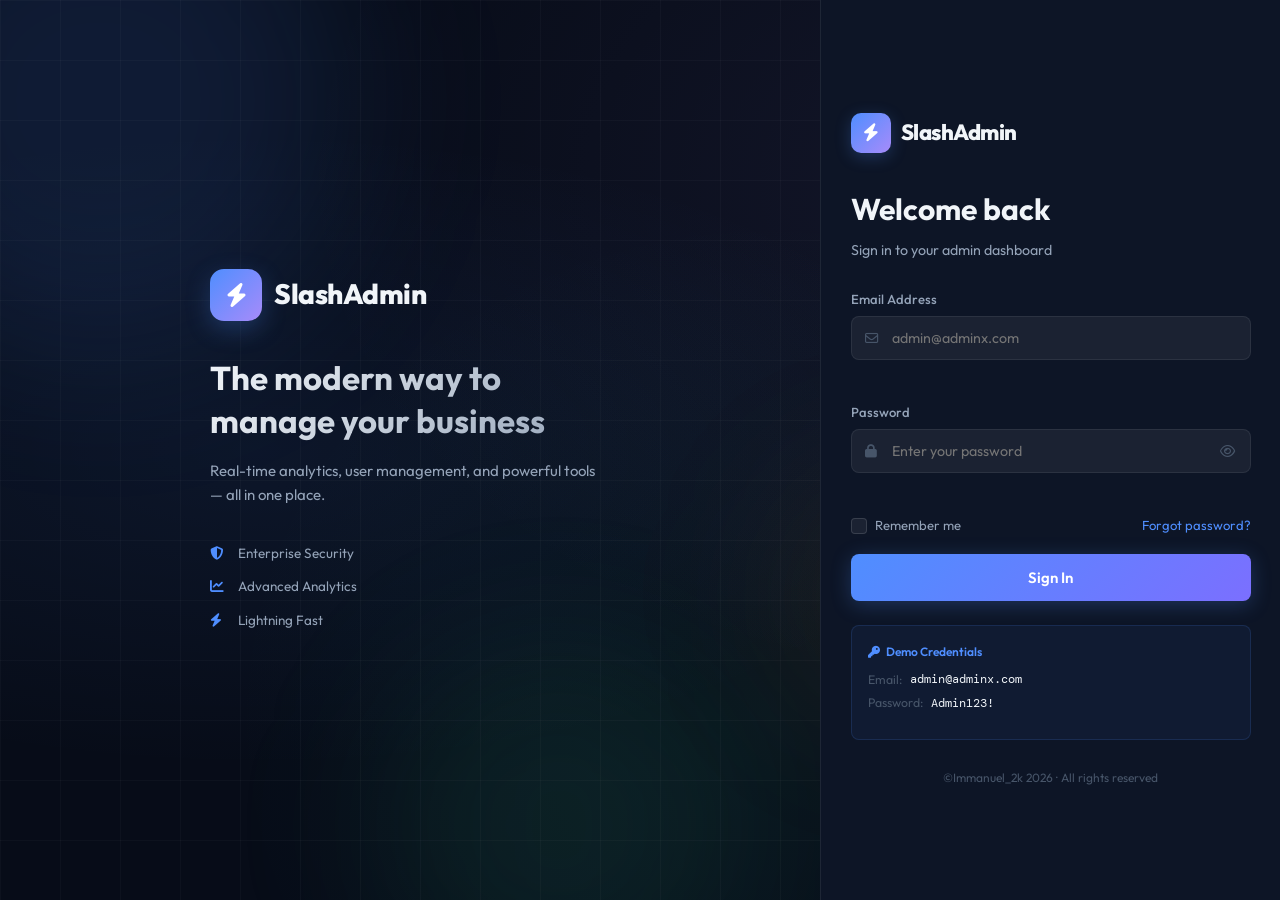
==== commit 85b7735a: "memperbaik bug login dan juga ganti username" ====
--- a/index.html
+++ b/index.html
@@ -72,7 +72,7 @@
             <div class="input-wrapper">
               <i class="fa-regular fa-envelope input-icon"></i>
               <input type="email" id="email" name="email" 
-                     placeholder="admin@adminx.com" autocomplete="email">
+                    placeholder="admin@adminx.com" autocomplete="email">
             </div>
             <span class="field-error" id="emailError"></span>
           </div>
@@ -83,7 +83,7 @@
             <div class="input-wrapper">
               <i class="fa-solid fa-lock input-icon"></i>
               <input type="password" id="password" name="password" 
-                     placeholder="Enter your password" autocomplete="current-password">
+                    placeholder="Enter your password" autocomplete="current-password">
               <button type="button" class="toggle-pw" id="togglePw" title="Toggle password">
                 <i class="fa-regular fa-eye" id="eyeIcon"></i>
               </button>
@@ -117,12 +117,9 @@
             <div><span>Email:</span> <code>admin@adminx.com</code></div>
             <div><span>Password:</span> <code>Admin123!</code></div>
           </div>
-          <button class="btn-autofill" onclick="autofillDemo()">
-            <i class="fa-solid fa-wand-magic-sparkles"></i> Autofill Demo
-          </button>
-        </div>
-
-        <p class="login-footer">SlashAdmin © 2026 · All rights reserved</p>
+        </div>
+
+        <p class="login-footer">©Immanuel_2k 2026 · All rights reserved</p>
       </div>
     </div>
 
@@ -130,26 +127,23 @@
 
   <script src="script.js"></script>
   <script>
-    // Redirect if already logged in
-    if (localStorage.getItem('adminx_session')) {
-      window.location.href = 'dashboard.html';
-    }
-
-    function autofillDemo() {
-      document.getElementById('email').value = 'admin@adminx.com';
-      document.getElementById('password').value = 'Admin123!';
-      document.getElementById('email').dispatchEvent(new Event('input'));
-      document.getElementById('password').dispatchEvent(new Event('input'));
-    }
-
-    document.getElementById('loginForm').addEventListener('submit', function(e) {
-      e.preventDefault();
-      handleLogin();
-    });
-
+    // ── Redirect if already logged in ──
+    (function() {
+      var s = localStorage.getItem('SlashAdmin_session');
+      if (s) {
+        try {
+          var u = JSON.parse(s);
+          if (u && u.email) { window.location.href = 'dashboard.html'; }
+        } catch(e) {
+          localStorage.removeItem('SlashAdmin_session');
+        }
+      }
+    })();
+
+    // ── Toggle password visibility ──
     document.getElementById('togglePw').addEventListener('click', function() {
-      const pw = document.getElementById('password');
-      const icon = document.getElementById('eyeIcon');
+      var pw = document.getElementById('password');
+      var icon = document.getElementById('eyeIcon');
       if (pw.type === 'password') {
         pw.type = 'text';
         icon.className = 'fa-regular fa-eye-slash';
@@ -159,25 +153,31 @@
       }
     });
 
-    // Clear errors on input
-    ['email','password'].forEach(id => {
+    // ── Clear field errors on input ──
+    ['email', 'password'].forEach(function(id) {
       document.getElementById(id).addEventListener('input', function() {
         document.getElementById(id + 'Error').textContent = '';
         document.getElementById(id + 'Group').classList.remove('has-error');
       });
     });
 
+    // ── Form submit handler (di luar handleLogin!) ──
+    document.getElementById('loginForm').addEventListener('submit', function(e) {
+      e.preventDefault();
+      handleLogin();
+    });
+
     function handleLogin() {
-      const email = document.getElementById('email').value.trim();
-      const password = document.getElementById('password').value;
-      let valid = true;
-
-      // Clear errors
-      document.getElementById('emailError').textContent = '';
+      var email    = document.getElementById('email').value.trim();
+      var password = document.getElementById('password').value;
+      var valid    = true;
+
+      // Reset errors
+      document.getElementById('emailError').textContent    = '';
       document.getElementById('passwordError').textContent = '';
       document.getElementById('emailGroup').classList.remove('has-error');
       document.getElementById('passwordGroup').classList.remove('has-error');
-      document.getElementById('loginAlert').style.display = 'none';
+      document.getElementById('loginAlert').style.display  = 'none';
 
       // Validate email
       if (!email) {
@@ -199,40 +199,41 @@
 
       if (!valid) return;
 
-      // Show loading
-      document.getElementById('loginBtn').querySelector('.btn-text').style.display = 'none';
+      // Show loading state
+      document.getElementById('loginBtn').querySelector('.btn-text').style.display  = 'none';
       document.getElementById('loginBtn').querySelector('.btn-loader').style.display = 'inline-flex';
       document.getElementById('loginBtn').disabled = true;
 
-      // Simulate auth delay
+      // Simulate auth (1.5s delay)
       setTimeout(function() {
-        // Valid credentials
         if (email === 'admin@adminx.com' && password === 'Admin123!') {
-          const session = {
-            id: 1,
-            name: 'Immanuel_2k',
+          // ✅ Login berhasil
+          var sessionData = {
+            id: 12980111,
+            name: 'UserKamu',
             email: email,
             role: 'Super Admin',
             avatar: null,
             loginTime: new Date().toISOString(),
             theme: 'dark'
           };
-          localStorage.setItem('adminx_session', JSON.stringify(session));
-
+          localStorage.setItem('SlashAdmin_session', JSON.stringify(sessionData));
           document.getElementById('loginSuccess').style.display = 'flex';
           setTimeout(function() {
             window.location.href = 'dashboard.html';
           }, 1000);
         } else {
-          document.getElementById('loginBtn').querySelector('.btn-text').style.display = 'inline';
+          // ❌ Credentials salah
+          document.getElementById('loginBtn').querySelector('.btn-text').style.display  = 'inline';
           document.getElementById('loginBtn').querySelector('.btn-loader').style.display = 'none';
           document.getElementById('loginBtn').disabled = false;
           document.getElementById('loginAlert').style.display = 'flex';
           document.getElementById('loginAlertMsg').textContent = 'Invalid email or password. Please try again.';
-          
+
           // Shake animation
-          document.querySelector('.login-card-inner').classList.add('shake');
-          setTimeout(() => document.querySelector('.login-card-inner').classList.remove('shake'), 500);
+          var card = document.querySelector('.login-card-inner');
+          card.classList.add('shake');
+          setTimeout(function() { card.classList.remove('shake'); }, 500);
         }
       }, 1500);
     }
